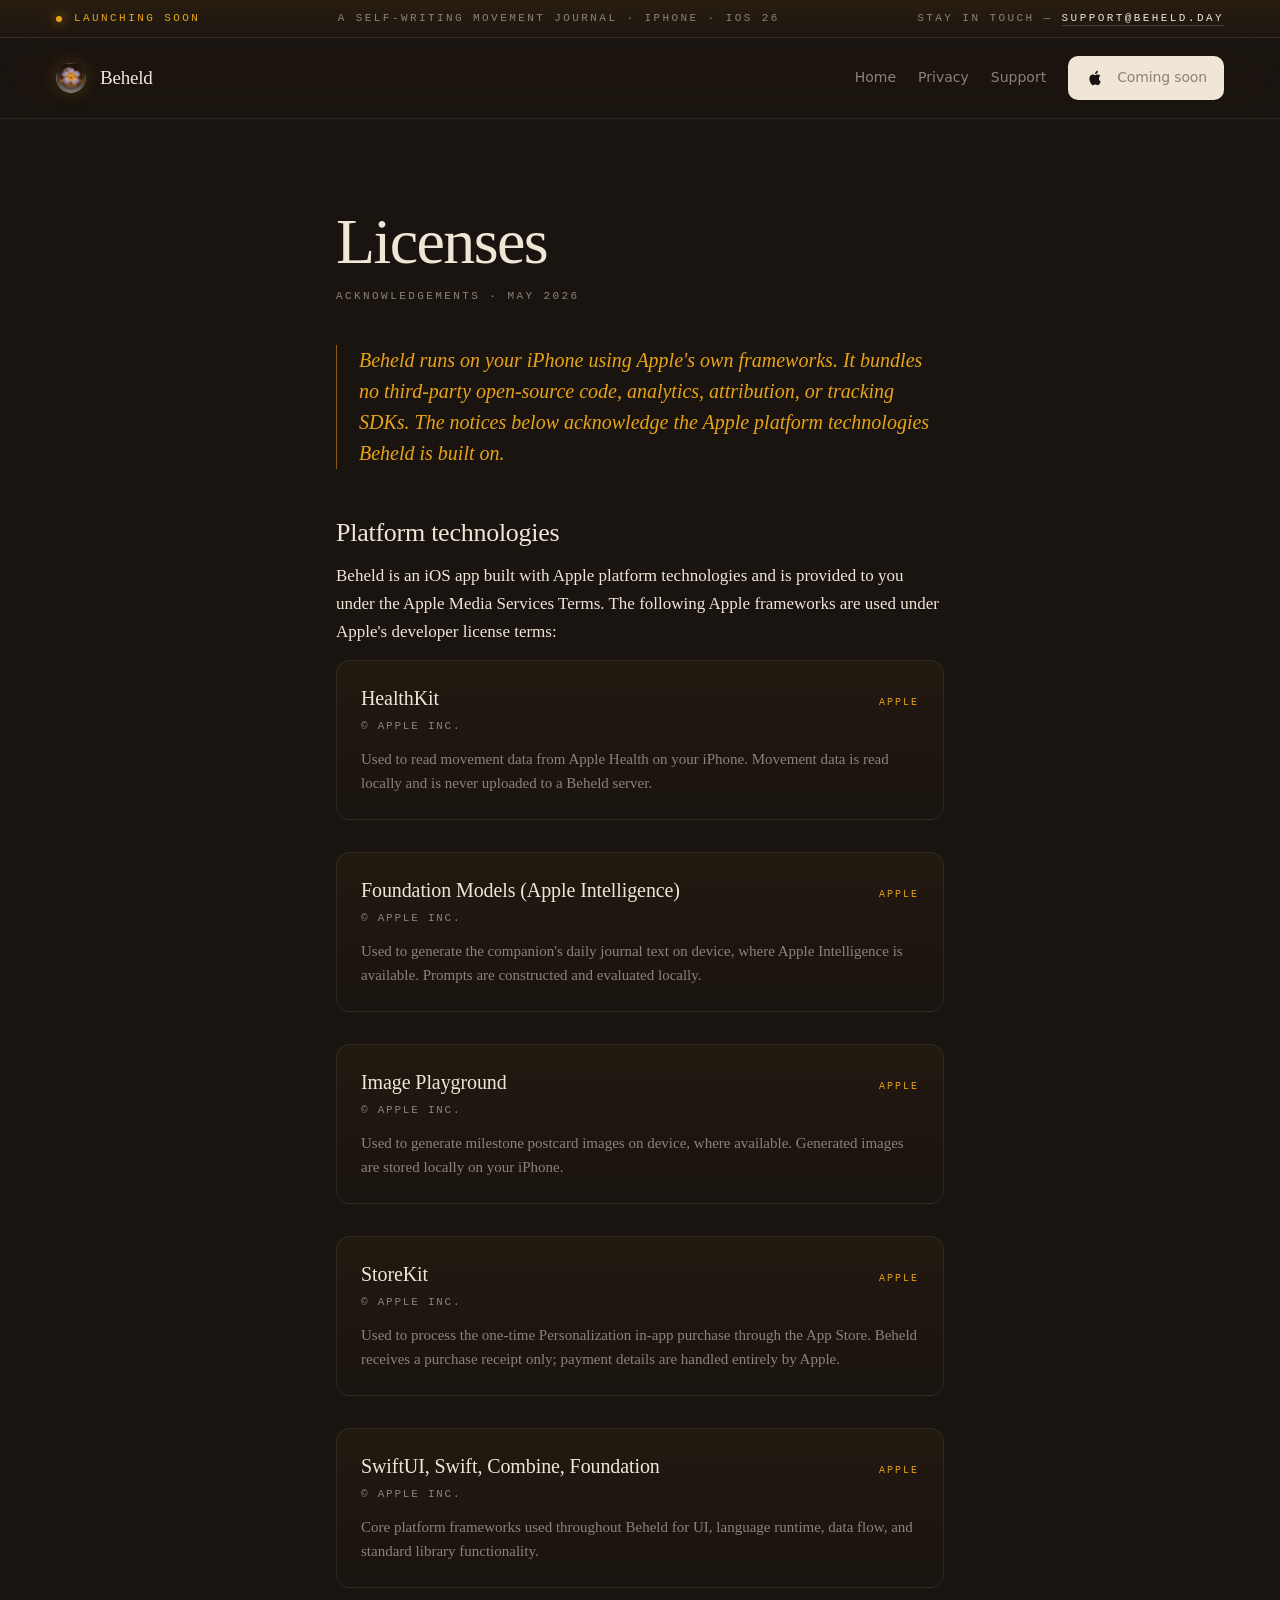
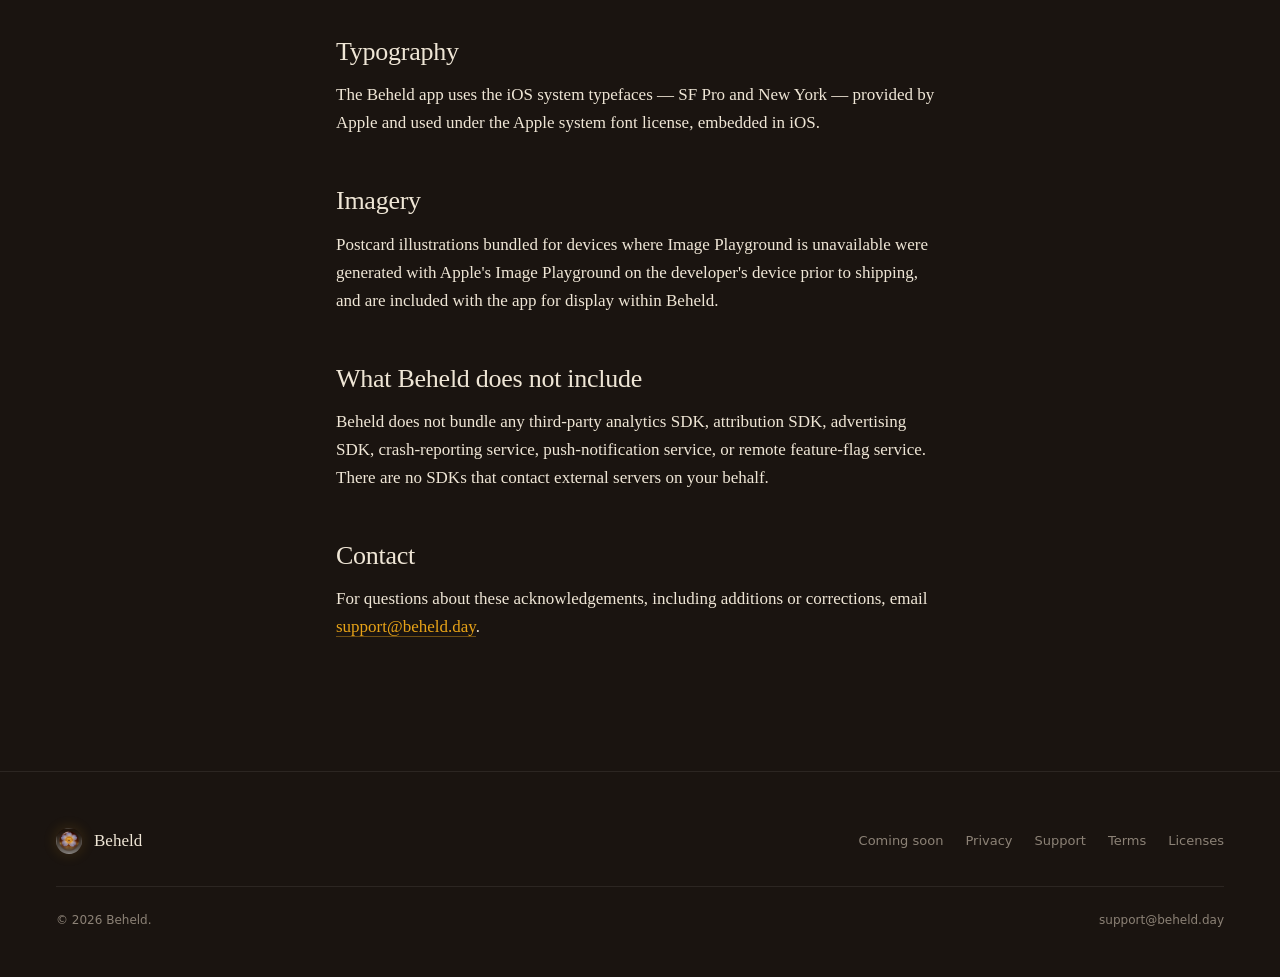
==== public/licenses.html @ f430427d "Fix licenses.html review: remove unbundled OSS, soften claims, a11y, meta - Remove the entire 'Open-" ====
<!DOCTYPE html>
<html lang="en">
<head>
<meta charset="UTF-8">
<meta name="viewport" content="width=device-width, initial-scale=1.0">
<title>Licenses — Beheld</title>
<meta name="description" content="Acknowledgements for the Apple platform technologies behind Beheld. No third-party analytics, attribution, or tracking SDKs are bundled.">
<link rel="canonical" href="https://beheld.day/licenses">

<!-- Open Graph / social -->
<meta property="og:type" content="website">
<meta property="og:site_name" content="Beheld">
<meta property="og:url" content="https://beheld.day/licenses">
<meta property="og:title" content="Licenses — Beheld">
<meta property="og:description" content="Acknowledgements for the Apple platform technologies behind Beheld. No third-party analytics, attribution, or tracking SDKs are bundled.">
<meta property="og:image" content="https://beheld.day/assets/seal.png">
<meta property="og:image:alt" content="The Beheld amber stone seal.">
<meta name="twitter:card" content="summary_large_image">
<meta name="twitter:title" content="Licenses — Beheld">
<meta name="twitter:description" content="Acknowledgements for the Apple platform technologies behind Beheld. No third-party analytics, attribution, or tracking SDKs are bundled.">
<meta name="twitter:image" content="https://beheld.day/assets/seal.png">

<link rel="stylesheet" href="base.css">
<style>
  .doc {
    max-width: 720px;
    margin: 0 auto;
    padding: clamp(48px, 7vw, 96px) var(--gutter) clamp(72px, 9vw, 120px);
  }
  .doc h1 {
    font-family: var(--serif); font-weight: 400;
    font-size: clamp(40px, 5.5vw, 64px);
    line-height: 1.05; letter-spacing: -0.025em;
    margin: 0 0 12px;
  }
  .doc .updated {
    font-family: var(--mono); font-size: 11px; letter-spacing: 0.22em; text-transform: uppercase;
    color: var(--ivory-dim); margin-bottom: 40px;
  }
  .doc .summary {
    font-family: var(--serif); font-style: italic;
    font-size: 20px; line-height: 1.55; color: var(--amber);
    border-left: 1px solid var(--amber-dark);
    padding-left: 22px;
    margin: 0 0 48px;
  }
  .doc h2 {
    font-family: var(--serif); font-weight: 400;
    font-size: 26px; line-height: 1.2; letter-spacing: -0.01em;
    margin: 48px 0 14px;
  }
  .doc p {
    font-family: var(--serif); font-size: 17px; line-height: 1.65;
    color: var(--ivory); margin: 0 0 14px;
  }
  .doc a { color: var(--amber); border-bottom: 1px solid rgba(232,163,23,0.4); }
  .doc strong { color: var(--ivory); font-weight: 500; }

  .lic {
    margin: 0 0 32px;
    padding: 22px 24px 24px;
    border: 1px solid var(--hairline);
    border-radius: 14px;
    background: linear-gradient(180deg, rgba(232,163,23,0.04), rgba(232,163,23,0));
  }
  .lic + .lic { margin-top: 18px; }
  .lic .head { display: flex; justify-content: space-between; align-items: baseline; gap: 16px; flex-wrap: wrap; margin-bottom: 4px; }
  .lic .name { font-family: var(--serif); font-size: 20px; color: var(--ivory); letter-spacing: -0.005em; }
  .lic .tag { font-family: var(--mono); font-size: 10px; letter-spacing: 0.2em; text-transform: uppercase; color: var(--amber); }
  .lic .by { font-family: var(--mono); font-size: 11px; letter-spacing: 0.16em; text-transform: uppercase; color: var(--ivory-dim); margin: 4px 0 12px; }
  .lic .note { font-family: var(--serif); font-size: 15px; line-height: 1.6; color: var(--ivory-dim); margin: 0; }
</style>
</head>
<body>

  <!-- ─── Launching soon banner ─── -->
  <div class="launch-banner">
    <div class="lb-left">
      <span class="lb-dot" aria-hidden="true"></span>
      <span>Launching soon</span>
    </div>
    <div class="lb-mid">A self-writing movement journal &middot; iPhone &middot; iOS 26</div>
    <div class="lb-right"><span class="lb-prefix">Stay in touch &mdash; </span><a href="mailto:support@beheld.day">support@beheld.day</a></div>
  </div>

  <header class="site-nav">
    <a href="index.html" class="left" style="text-decoration:none; color: inherit; display: flex; align-items: center; gap: 14px;">
      <div class="icon-stone" aria-hidden="true"></div>
      <div class="name">Beheld</div>
    </a>
    <nav class="right">
      <a href="index.html" class="nav-link">Home</a>
      <a href="privacy.html" class="nav-link">Privacy</a>
      <a href="support.html" class="nav-link">Support</a>
      <a href="mailto:support@beheld.day?subject=Beheld%20launch%20news" class="cta-appstore">
        <span class="glyph"><svg viewBox="0 0 24 24"><path d="M17.2 12.6c0-2.3 1.9-3.4 2-3.5-1.1-1.6-2.8-1.8-3.4-1.8-1.4-.1-2.8.9-3.5.9-.7 0-1.9-.8-3.1-.8-1.6 0-3.1.9-3.9 2.4-1.7 2.9-.4 7.1 1.2 9.4.8 1.1 1.7 2.4 2.9 2.4 1.2-.1 1.6-.8 3-.8s1.8.8 3.1.8c1.3 0 2.1-1.1 2.9-2.3.9-1.3 1.3-2.6 1.3-2.7-.1 0-2.5-.9-2.5-3.7zM15 5.4c.6-.8 1-1.9.9-3-.9 0-2.1.6-2.8 1.4-.6.7-1.1 1.8-1 2.9 1 .1 2.1-.5 2.9-1.3z"/></svg></span>
        <span>Coming soon</span>
      </a>
    </nav>
  </header>

  <main class="doc">
    <h1>Licenses</h1>
    <div class="updated">Acknowledgements · May 2026</div>

    <p class="summary">Beheld runs on your iPhone using Apple's own frameworks. It bundles no third-party open-source code, analytics, attribution, or tracking SDKs. The notices below acknowledge the Apple platform technologies Beheld is built on.</p>

    <h2>Platform technologies</h2>
    <p>Beheld is an iOS app built with Apple platform technologies and is provided to you under the Apple Media Services Terms. The following Apple frameworks are used under Apple's developer license terms:</p>

    <div class="lic">
      <div class="head">
        <div class="name">HealthKit</div>
        <div class="tag">Apple</div>
      </div>
      <div class="by">© Apple Inc.</div>
      <p class="note">Used to read movement data from Apple Health on your iPhone. Movement data is read locally and is never uploaded to a Beheld server.</p>
    </div>

    <div class="lic">
      <div class="head">
        <div class="name">Foundation Models (Apple Intelligence)</div>
        <div class="tag">Apple</div>
      </div>
      <div class="by">© Apple Inc.</div>
      <p class="note">Used to generate the companion's daily journal text on device, where Apple Intelligence is available. Prompts are constructed and evaluated locally.</p>
    </div>

    <div class="lic">
      <div class="head">
        <div class="name">Image Playground</div>
        <div class="tag">Apple</div>
      </div>
      <div class="by">© Apple Inc.</div>
      <p class="note">Used to generate milestone postcard images on device, where available. Generated images are stored locally on your iPhone.</p>
    </div>

    <div class="lic">
      <div class="head">
        <div class="name">StoreKit</div>
        <div class="tag">Apple</div>
      </div>
      <div class="by">© Apple Inc.</div>
      <p class="note">Used to process the one-time Personalization in-app purchase through the App Store. Beheld receives a purchase receipt only; payment details are handled entirely by Apple.</p>
    </div>

    <div class="lic">
      <div class="head">
        <div class="name">SwiftUI, Swift, Combine, Foundation</div>
        <div class="tag">Apple</div>
      </div>
      <div class="by">© Apple Inc.</div>
      <p class="note">Core platform frameworks used throughout Beheld for UI, language runtime, data flow, and standard library functionality.</p>
    </div>

    <h2>Typography</h2>
    <p>The Beheld app uses the iOS system typefaces — <strong>SF Pro</strong> and <strong>New York</strong> — provided by Apple and used under the Apple system font license, embedded in iOS.</p>

    <h2>Imagery</h2>
    <p>Postcard illustrations bundled for devices where Image Playground is unavailable were generated with Apple's Image Playground on the developer's device prior to shipping, and are included with the app for display within Beheld.</p>

    <h2>What Beheld does not include</h2>
    <p>Beheld does not bundle any third-party analytics SDK, attribution SDK, advertising SDK, crash-reporting service, push-notification service, or remote feature-flag service. There are no SDKs that contact external servers on your behalf.</p>

    <h2>Contact</h2>
    <p>For questions about these acknowledgements, including additions or corrections, email <a href="mailto:support@beheld.day">support@beheld.day</a>.</p>
  </main>

  <footer class="site-foot">
    <div class="brand"><div class="icon-stone"></div><span>Beheld</span></div>
    <nav>
      <a href="mailto:support@beheld.day?subject=Beheld%20launch%20news">Coming soon</a>
      <a href="privacy.html">Privacy</a>
      <a href="support.html">Support</a>
      <a href="terms.html">Terms</a>
      <a href="licenses.html">Licenses</a>
    </nav>
    <div class="meta">
      <span>© 2026 Beheld.</span>
      <span><a href="mailto:support@beheld.day">support@beheld.day</a></span>
    </div>
  </footer>
</body>
</html>
---- public/base.css ----
/* Beheld — shared design system tokens */

:root {
  /* Color */
  --warm-black: #1A1410;
  --warm-black-2: #221A14;
  --warm-black-3: #2A1F17;
  --deep-black: #0D0D0D;
  --hairline: rgba(255, 248, 232, 0.08);
  --hairline-strong: rgba(255, 248, 232, 0.16);

  --ivory: #EFE6D6;
  --ivory-dim: #8C8276;
  --ivory-fade: #756B5C; /* ~3.5:1 on --warm-black — meets WCAG AA for large text */
  --spark-white: #FFF8E8;

  --amber: #E8A317;
  --amber-dark: #8B5A0B;
  --amber-glow: rgba(232, 163, 23, 0.18);
  --gold: #FFE066;

  /* Type */
  --serif: "New York", "Charter", "Iowan Old Style", "Hoefler Text", Georgia, "Times New Roman", serif;
  --sans: -apple-system, BlinkMacSystemFont, "SF Pro Text", system-ui, "Helvetica Neue", Arial, sans-serif;
  --mono: ui-monospace, "SF Mono", "JetBrains Mono", Menlo, Consolas, monospace;

  /* Spacing scale */
  --gutter: clamp(20px, 5vw, 56px);
  --section: clamp(72px, 11vw, 144px);
}

* { box-sizing: border-box; }

html, body {
  margin: 0;
  padding: 0;
  background: var(--warm-black);
  color: var(--ivory);
  font-family: var(--serif);
  font-size: 18px;
  line-height: 1.55;
  -webkit-font-smoothing: antialiased;
  -moz-osx-font-smoothing: grayscale;
  text-rendering: optimizeLegibility;
}

img { display: block; max-width: 100%; }

a { color: inherit; text-decoration: none; }
a:visited { color: inherit; }

::selection { background: var(--amber); color: var(--warm-black); }

/* ────── Type ────── */
.eyebrow {
  font-family: var(--sans);
  font-size: 12px;
  letter-spacing: 0.18em;
  text-transform: uppercase;
  color: var(--ivory-dim);
  font-weight: 500;
}

.tagline {
  font-family: var(--serif);
  font-style: italic;
  color: var(--amber);
}

.fine {
  font-family: var(--sans);
  font-size: 13px;
  line-height: 1.5;
  color: var(--ivory-dim);
}

/* ────── App Store CTA ────── */
.cta-appstore {
  display: inline-flex;
  align-items: center;
  gap: 12px;
  padding: 14px 22px 14px 18px;
  background: var(--ivory);
  color: var(--warm-black);
  border-radius: 14px;
  font-family: var(--sans);
  font-weight: 500;
  font-size: 16px;
  letter-spacing: -0.01em;
  transition: transform 200ms ease, background 200ms ease;
  border: 1px solid transparent;
}
.cta-appstore:hover { transform: translateY(-1px); background: var(--spark-white); }
.cta-appstore:focus-visible { outline: 2px solid var(--amber); outline-offset: 4px; }
.cta-appstore .glyph {
  width: 26px; height: 26px;
  display: grid; place-items: center;
}
.cta-appstore .glyph svg { width: 22px; height: 22px; fill: var(--warm-black); }
.cta-appstore .stack { display: flex; flex-direction: column; line-height: 1.1; align-items: flex-start; }
.cta-appstore .stack small { font-size: 10px; letter-spacing: 0.18em; text-transform: uppercase; color: #5A4A38; font-weight: 600; }

.cta-ghost {
  display: inline-flex; align-items: center; gap: 8px;
  padding: 12px 18px;
  border-radius: 12px;
  border: 1px solid var(--hairline-strong);
  font-family: var(--sans); font-size: 14px; color: var(--ivory);
  transition: border-color 200ms ease, background 200ms ease;
}
.cta-ghost:hover { border-color: var(--amber); background: rgba(232,163,23,0.06); }

/* ────── Wordmark ────── */
.wordmark {
  font-family: var(--serif);
  font-weight: 400;
  letter-spacing: -0.02em;
  color: var(--ivory);
}

.brand-row {
  display: flex; align-items: center; gap: 12px;
}
.brand-row .icon-stone {
  width: 36px; height: 36px;
  border-radius: 999px;
  background-image: url('assets/seal-256.png');
  background-size: cover;
  background-position: center;
  box-shadow: 0 0 24px rgba(232,163,23,0.25);
}

/* ────── Launching-soon banner ────── */
.launch-banner {
  position: relative;
  z-index: 60;
  display: flex;
  align-items: center;
  justify-content: space-between;
  gap: 24px;
  padding: 10px var(--gutter);
  background: linear-gradient(180deg, rgba(232,163,23,0.07), rgba(232,163,23,0.015));
  border-bottom: 1px solid var(--hairline);
  font-family: var(--mono);
  font-size: 11px;
  letter-spacing: 0.22em;
  text-transform: uppercase;
  color: var(--ivory-dim);
}
.launch-banner .lb-left {
  display: inline-flex; align-items: center; gap: 12px;
  color: var(--amber);
}
.launch-banner .lb-dot {
  width: 6px; height: 6px; border-radius: 999px;
  background: var(--amber);
  box-shadow: 0 0 12px var(--amber);
  animation: lb-pulse 2.4s ease-in-out infinite;
}
@keyframes lb-pulse {
  0%, 100% { opacity: 0.55; transform: scale(1); }
  50%      { opacity: 1;    transform: scale(1.15); }
}
.launch-banner .lb-mid { color: var(--ivory-dim); }
.launch-banner .lb-right { color: var(--ivory-dim); }
.launch-banner .lb-right a {
  color: var(--ivory);
  border-bottom: 1px solid var(--hairline-strong);
  padding-bottom: 1px;
  transition: border-color 200ms ease, color 200ms ease;
}
.launch-banner .lb-right a:hover { border-color: var(--amber); color: var(--spark-white); }
@media (max-width: 880px) { .launch-banner .lb-mid { display: none; } }
@media (max-width: 560px) {
  .launch-banner { font-size: 10px; letter-spacing: 0.18em; gap: 14px; padding: 9px var(--gutter); }
  .launch-banner .lb-right span.lb-prefix { display: none; }
}
@media (prefers-reduced-motion: reduce) {
  .launch-banner .lb-dot { animation: none; }
}

/* ────── Sitewide page chrome ────── */
.site-nav {
  position: sticky; top: 0; z-index: 50;
  display: flex; align-items: center; justify-content: space-between;
  padding: 18px var(--gutter);
  backdrop-filter: blur(20px) saturate(140%);
  -webkit-backdrop-filter: blur(20px) saturate(140%);
  background: rgba(26, 20, 16, 0.7);
  border-bottom: 1px solid var(--hairline);
}
.site-nav .left { display: flex; align-items: center; gap: 14px; }
.site-nav .icon-stone {
  width: 30px; height: 30px;
  border-radius: 999px;
  background-image: url('assets/seal-256.png');
  background-size: cover;
  background-position: center;
  box-shadow: 0 0 18px rgba(232,163,23,0.22);
}
.site-nav .name {
  font-family: var(--serif);
  font-size: 19px;
  letter-spacing: -0.01em;
}
.site-nav .right { display: flex; align-items: center; gap: 22px; }
.site-nav .right a {
  font-family: var(--sans); font-size: 14px; color: var(--ivory-dim);
  transition: color 180ms ease;
}
.site-nav .right a:hover { color: var(--ivory); }
.site-nav .right .cta-appstore { padding: 10px 16px; font-size: 14px; border-radius: 10px; }
.site-nav .right .cta-appstore .glyph { width: 20px; height: 20px; }
.site-nav .right .cta-appstore .glyph svg { width: 18px; height: 18px; }

@media (max-width: 720px) {
  .site-nav .right .nav-link { display: none; }
}

/* ────── Footer ────── */
.site-foot {
  border-top: 1px solid var(--hairline);
  padding: 56px var(--gutter) 48px;
  display: grid;
  grid-template-columns: 1fr auto;
  gap: 32px;
  font-family: var(--sans);
  font-size: 13px;
  color: var(--ivory-dim);
}
.site-foot .brand { display: flex; align-items: center; gap: 12px; color: var(--ivory); font-family: var(--serif); font-size: 17px; }
.site-foot .brand .icon-stone { width: 26px; height: 26px; border-radius: 999px; background-image: url('assets/seal-256.png'); background-size: cover; box-shadow: 0 0 14px rgba(232,163,23,0.18); }
.site-foot nav { display: flex; gap: 22px; align-items: center; }
.site-foot nav a { color: var(--ivory-dim); transition: color 180ms ease; }
.site-foot nav a:hover { color: var(--ivory); }
.site-foot .meta { grid-column: 1 / -1; padding-top: 24px; border-top: 1px solid var(--hairline); display: flex; justify-content: space-between; gap: 16px; flex-wrap: wrap; font-size: 12px; color: var(--ivory-dim); } /* ivory-dim ~4.84:1 — AA for small text */

@media (max-width: 560px) {
  .site-foot { grid-template-columns: 1fr; }
  .site-foot nav { flex-wrap: wrap; }
}

/* ────── Postcard treatment ────── */
.postcard {
  position: relative;
  border-radius: 22px;
  overflow: hidden;
  background: var(--warm-black-3);
  box-shadow: 0 28px 60px -30px rgba(0,0,0,0.7), 0 1px 0 rgba(255,255,255,0.04) inset;
}
.postcard img { width: 100%; height: 100%; object-fit: cover; display: block; }
.postcard .caption {
  position: absolute; left: 18px; bottom: 16px; right: 18px;
  font-family: var(--sans);
  font-weight: 600;
  font-size: 17px;
  color: var(--spark-white);
  text-shadow: 0 1px 12px rgba(0,0,0,0.45);
  pointer-events: none;
}

/* ────── Variation tile (for index) ────── */
.tile-link { transition: transform 240ms cubic-bezier(.2,.7,.2,1); display: block; }
.tile-link:hover { transform: translateY(-4px); }

/* ────── Reduced motion ────── */
@media (prefers-reduced-motion: reduce) {
  *, *::before, *::after { animation-duration: 0s !important; transition-duration: 0s !important; }
}

/* Common reveal on enter */
.reveal { opacity: 0; transform: translateY(12px); transition: opacity 700ms ease, transform 700ms ease; }
.reveal.in { opacity: 1; transform: none; }

/* ────── Share-postcard plate (used in §send across all proposals) ────── */
.share-plate {
  position: relative;
  border-radius: 30px;
  overflow: hidden;
  background: #0a0a0c;
  border: 1px solid var(--hairline-strong);
  box-shadow:
    0 40px 90px -42px rgba(0,0,0,0.9),
    0 0 0 1px var(--hairline) inset,
    0 0 0 8px rgba(0,0,0,0.4);
  aspect-ratio: 1180 / 2556;
  width: 100%;
  max-width: 340px;
  margin: 0 auto;
}
.share-plate .sprite-strip {
  position: absolute; top: 0; left: 0;
  width: 100%;
  height: 1600%;            /* 16 frames stacked vertically */
  max-width: none;
  display: block;
  transform: translateY(0);
  will-change: transform;
}
.share-plate.is-playing .sprite-strip {
  animation: share-sprite 5.4s steps(16) infinite;
}
@keyframes share-sprite {
  from { transform: translateY(0); }
  to   { transform: translateY(-100%); }
}
.share-plate .sv-overlay {
  position: absolute; inset: 0;
  z-index: 2;
  display: none;
  align-items: flex-end;
  justify-content: center;
  background: linear-gradient(to top, rgba(0,0,0,0.55), rgba(0,0,0,0) 38%);
  padding: 0 0 22px;
  cursor: pointer;
  -webkit-tap-highlight-color: transparent;
}
.share-plate .sv-overlay .play-pill {
  display: inline-flex; align-items: center; gap: 10px;
  padding: 11px 18px 11px 14px;
  background: rgba(0,0,0,0.55);
  backdrop-filter: blur(14px) saturate(140%);
  -webkit-backdrop-filter: blur(14px) saturate(140%);
  border: 1px solid rgba(255,255,255,0.16);
  border-radius: 999px;
  color: var(--spark-white);
  font-family: var(--mono);
  font-size: 11px;
  letter-spacing: 0.22em;
  text-transform: uppercase;
}
.share-plate .sv-overlay .play-pill::before {
  content: '';
  width: 0; height: 0;
  border-left: 9px solid var(--amber);
  border-top: 6px solid transparent;
  border-bottom: 6px solid transparent;
}
/* Mobile: tap-to-play (animation suppressed until user taps) */
@media (max-width: 720px) {
  .share-plate { max-width: 280px; border-radius: 26px; }
  .share-plate[data-mobile-tap]:not(.is-playing) .sprite-strip { animation: none !important; }
  .share-plate[data-mobile-tap]:not(.is-playing) .sv-overlay { display: flex; }
}
@media (prefers-reduced-motion: reduce) {
  .share-plate.is-playing .sprite-strip { animation: none; }
}

/* Small caption that often sits beneath the plate */
.share-cap {
  display: block;
  margin: 14px auto 0;
  text-align: center;
  font-family: var(--mono);
  font-size: 10px;
  letter-spacing: 0.22em;
  text-transform: uppercase;
  color: var(--ivory-fade);
}

/* App Store SVG glyph helper — we use inline SVG, not imageset */
.appstore-svg {
  display: inline-block;
}
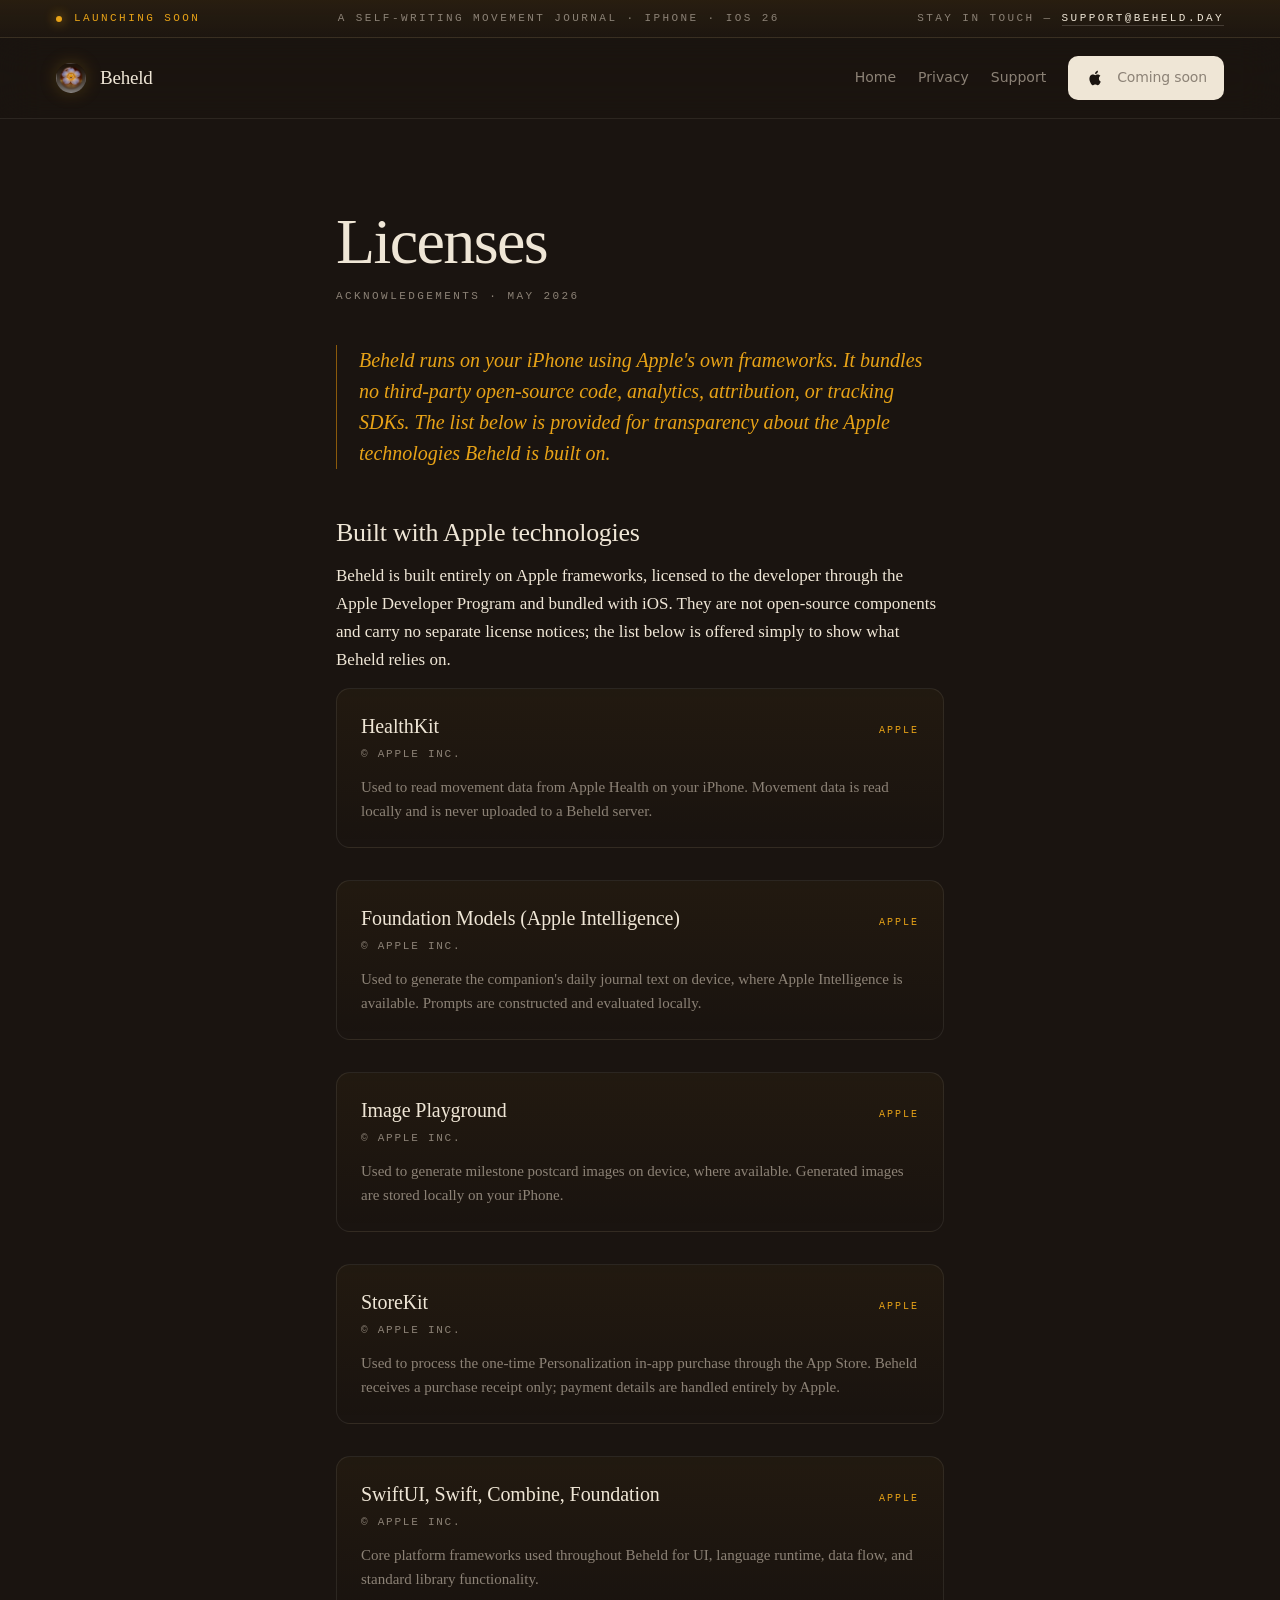
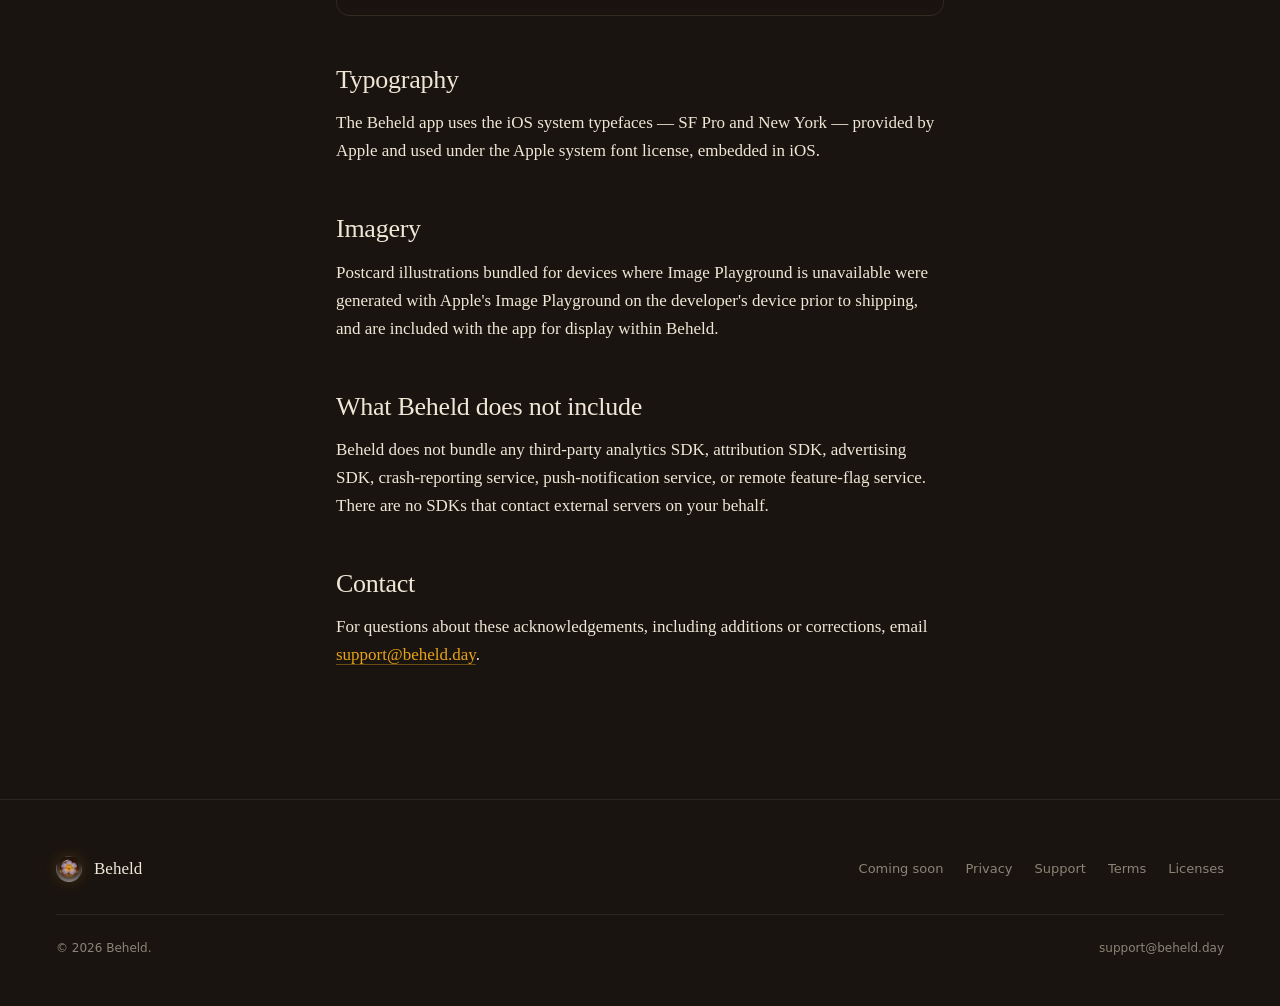
==== commit d43ec237: "Reframe licenses.html Apple section as informational, not license notices Apple frameworks are licen" ====
--- a/public/licenses.html
+++ b/public/licenses.html
@@ -103,10 +103,10 @@
     <h1>Licenses</h1>
     <div class="updated">Acknowledgements · May 2026</div>
 
-    <p class="summary">Beheld runs on your iPhone using Apple's own frameworks. It bundles no third-party open-source code, analytics, attribution, or tracking SDKs. The notices below acknowledge the Apple platform technologies Beheld is built on.</p>
+    <p class="summary">Beheld runs on your iPhone using Apple's own frameworks. It bundles no third-party open-source code, analytics, attribution, or tracking SDKs. The list below is provided for transparency about the Apple technologies Beheld is built on.</p>
 
-    <h2>Platform technologies</h2>
-    <p>Beheld is an iOS app built with Apple platform technologies and is provided to you under the Apple Media Services Terms. The following Apple frameworks are used under Apple's developer license terms:</p>
+    <h2>Built with Apple technologies</h2>
+    <p>Beheld is built entirely on Apple frameworks, licensed to the developer through the Apple Developer Program and bundled with iOS. They are not open-source components and carry no separate license notices; the list below is offered simply to show what Beheld relies on.</p>
 
     <div class="lic">
       <div class="head">
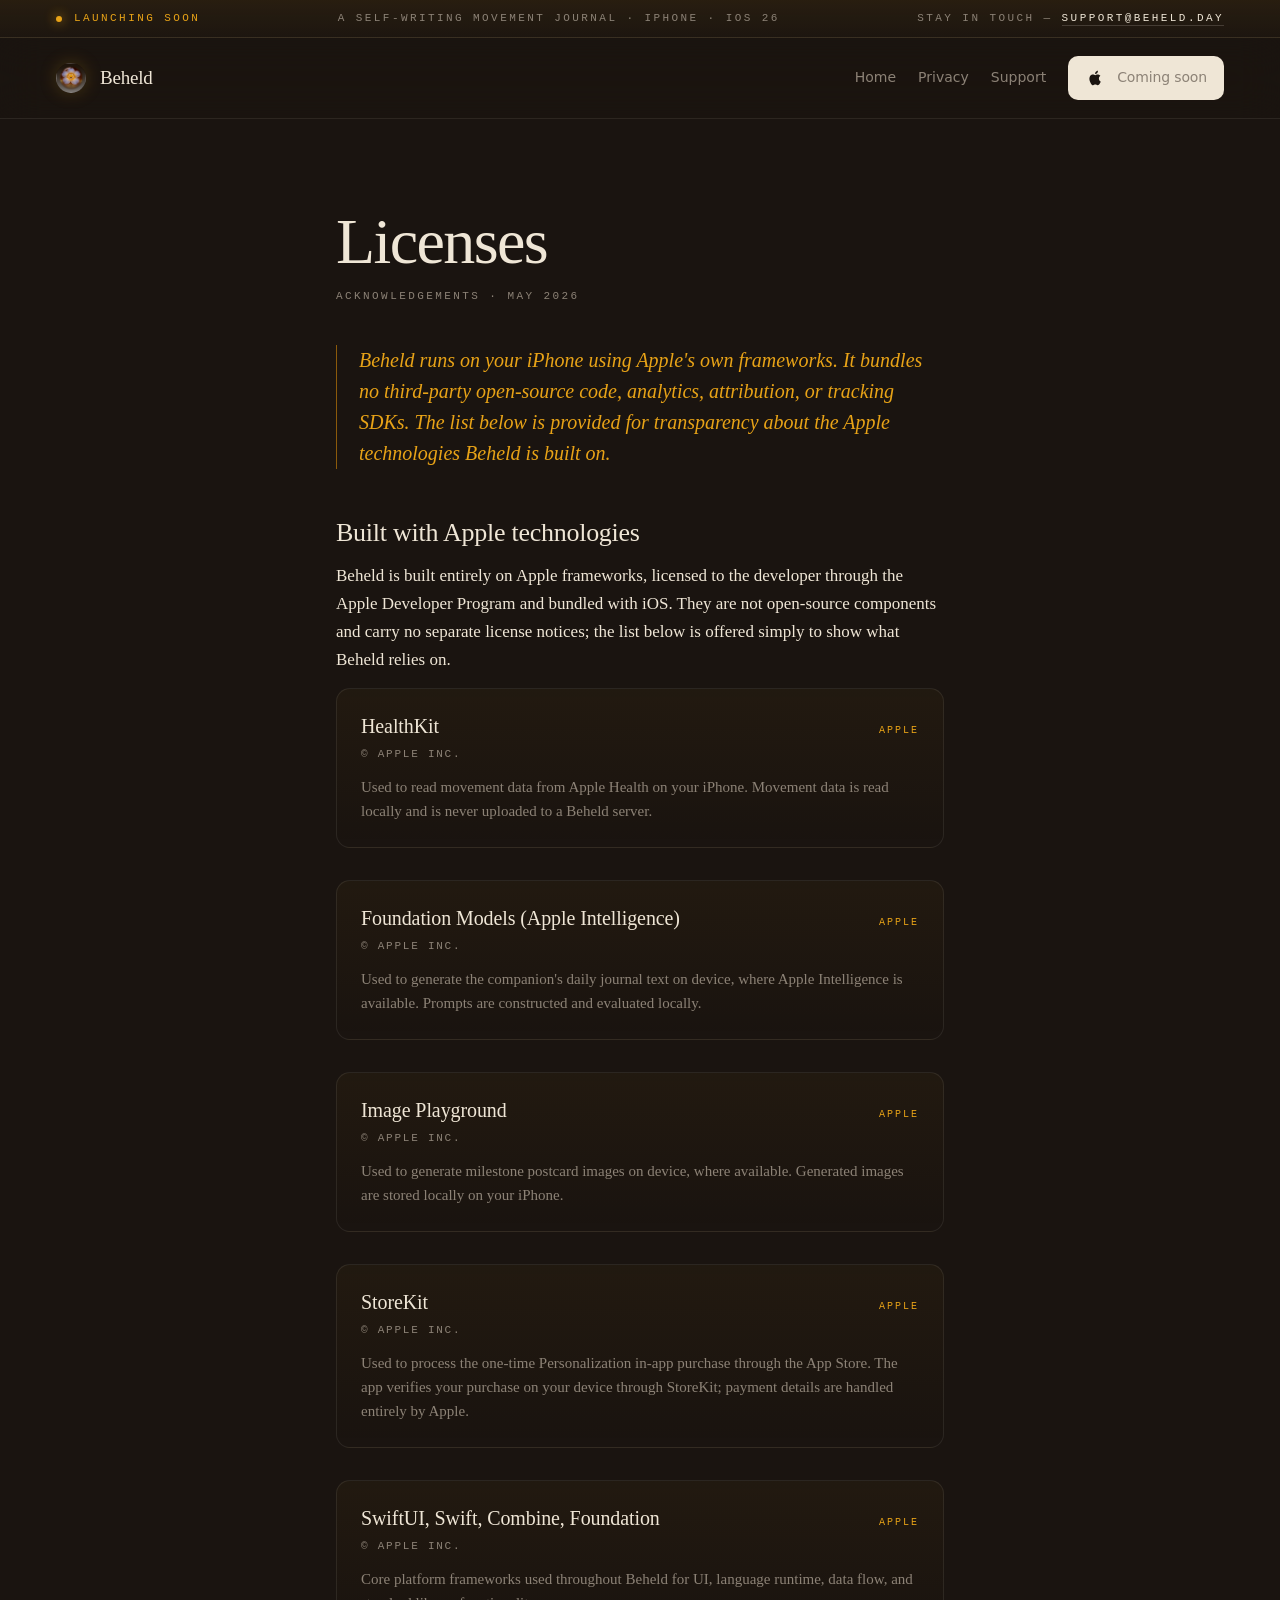
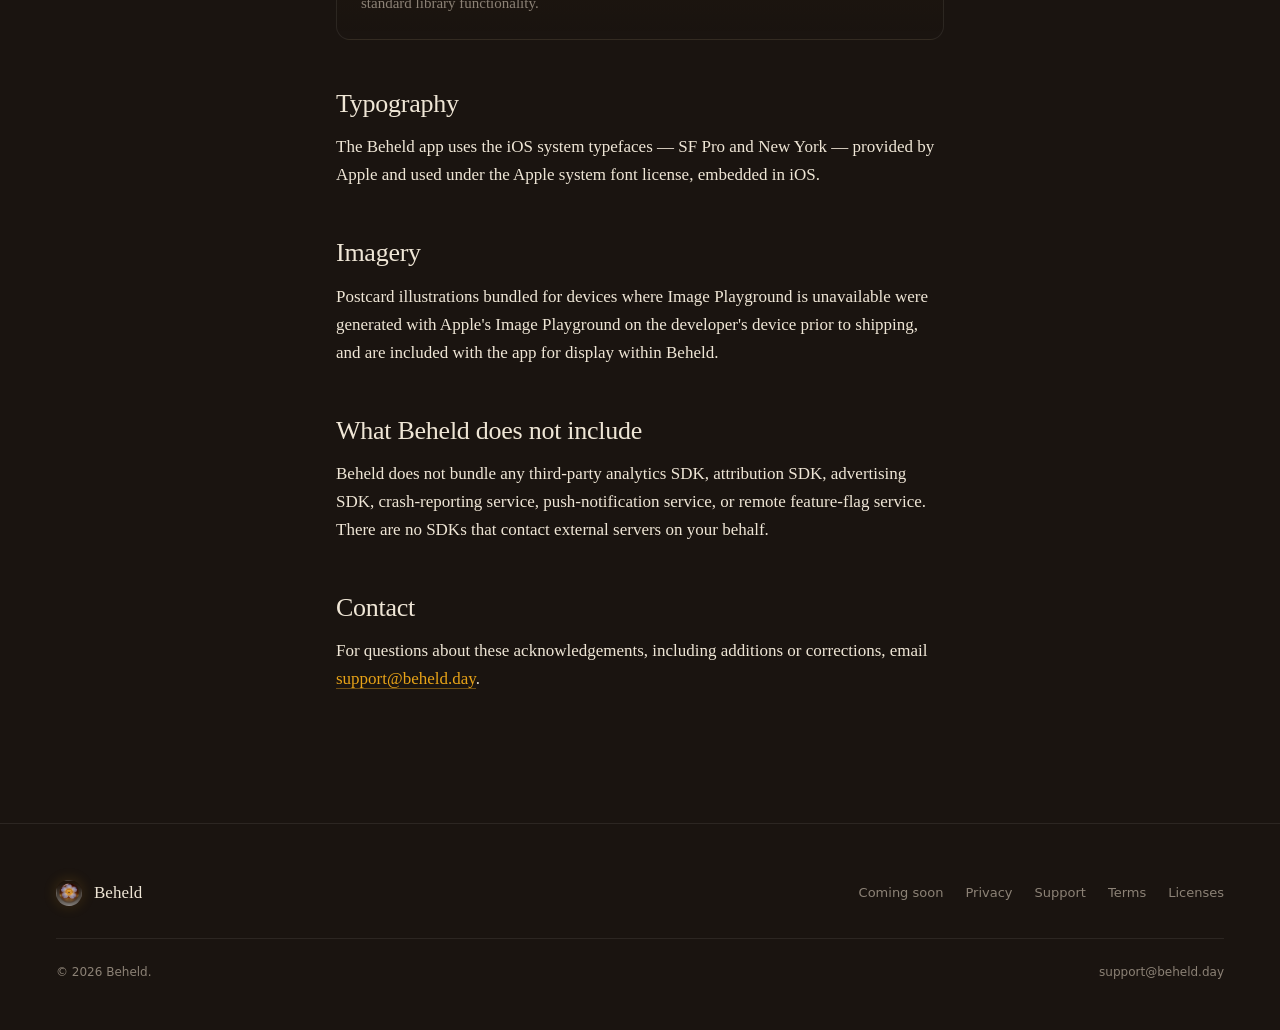
==== commit 63c2dc3d: "Privacy data-rights + site/email section; consistency and a11y fixes - privacy: add 'Your choices an" ====
--- a/public/licenses.html
+++ b/public/licenses.html
@@ -3,6 +3,12 @@
 <head>
 <meta charset="UTF-8">
 <meta name="viewport" content="width=device-width, initial-scale=1.0">
+<link rel="icon" href="/favicon.ico" sizes="any">
+<link rel="icon" type="image/png" sizes="32x32" href="/assets/favicon-32.png">
+<link rel="icon" type="image/png" sizes="16x16" href="/assets/favicon-16.png">
+<link rel="apple-touch-icon" href="/apple-touch-icon.png">
+<link rel="manifest" href="/site.webmanifest">
+<meta name="theme-color" content="#1A1410">
 <title>Licenses — Beheld</title>
 <meta name="description" content="Acknowledgements for the Apple platform technologies behind Beheld. No third-party analytics, attribution, or tracking SDKs are bundled.">
 <link rel="canonical" href="https://beheld.day/licenses">
@@ -92,7 +98,7 @@
       <a href="index.html" class="nav-link">Home</a>
       <a href="privacy.html" class="nav-link">Privacy</a>
       <a href="support.html" class="nav-link">Support</a>
-      <a href="mailto:support@beheld.day?subject=Beheld%20launch%20news" class="cta-appstore">
+      <a href="mailto:support@beheld.day?subject=Beheld%20launch%20news" class="cta-appstore" title="Email us for launch news" aria-label="Coming soon — email us for launch news">
         <span class="glyph"><svg viewBox="0 0 24 24"><path d="M17.2 12.6c0-2.3 1.9-3.4 2-3.5-1.1-1.6-2.8-1.8-3.4-1.8-1.4-.1-2.8.9-3.5.9-.7 0-1.9-.8-3.1-.8-1.6 0-3.1.9-3.9 2.4-1.7 2.9-.4 7.1 1.2 9.4.8 1.1 1.7 2.4 2.9 2.4 1.2-.1 1.6-.8 3-.8s1.8.8 3.1.8c1.3 0 2.1-1.1 2.9-2.3.9-1.3 1.3-2.6 1.3-2.7-.1 0-2.5-.9-2.5-3.7zM15 5.4c.6-.8 1-1.9.9-3-.9 0-2.1.6-2.8 1.4-.6.7-1.1 1.8-1 2.9 1 .1 2.1-.5 2.9-1.3z"/></svg></span>
         <span>Coming soon</span>
       </a>
@@ -141,7 +147,7 @@
         <div class="tag">Apple</div>
       </div>
       <div class="by">© Apple Inc.</div>
-      <p class="note">Used to process the one-time Personalization in-app purchase through the App Store. Beheld receives a purchase receipt only; payment details are handled entirely by Apple.</p>
+      <p class="note">Used to process the one-time Personalization in-app purchase through the App Store. The app verifies your purchase on your device through StoreKit; payment details are handled entirely by Apple.</p>
     </div>
 
     <div class="lic">
@@ -169,7 +175,7 @@
   <footer class="site-foot">
     <div class="brand"><div class="icon-stone"></div><span>Beheld</span></div>
     <nav>
-      <a href="mailto:support@beheld.day?subject=Beheld%20launch%20news">Coming soon</a>
+      <a href="mailto:support@beheld.day?subject=Beheld%20launch%20news" title="Email us for launch news" aria-label="Coming soon — email us for launch news">Coming soon</a>
       <a href="privacy.html">Privacy</a>
       <a href="support.html">Support</a>
       <a href="terms.html">Terms</a>
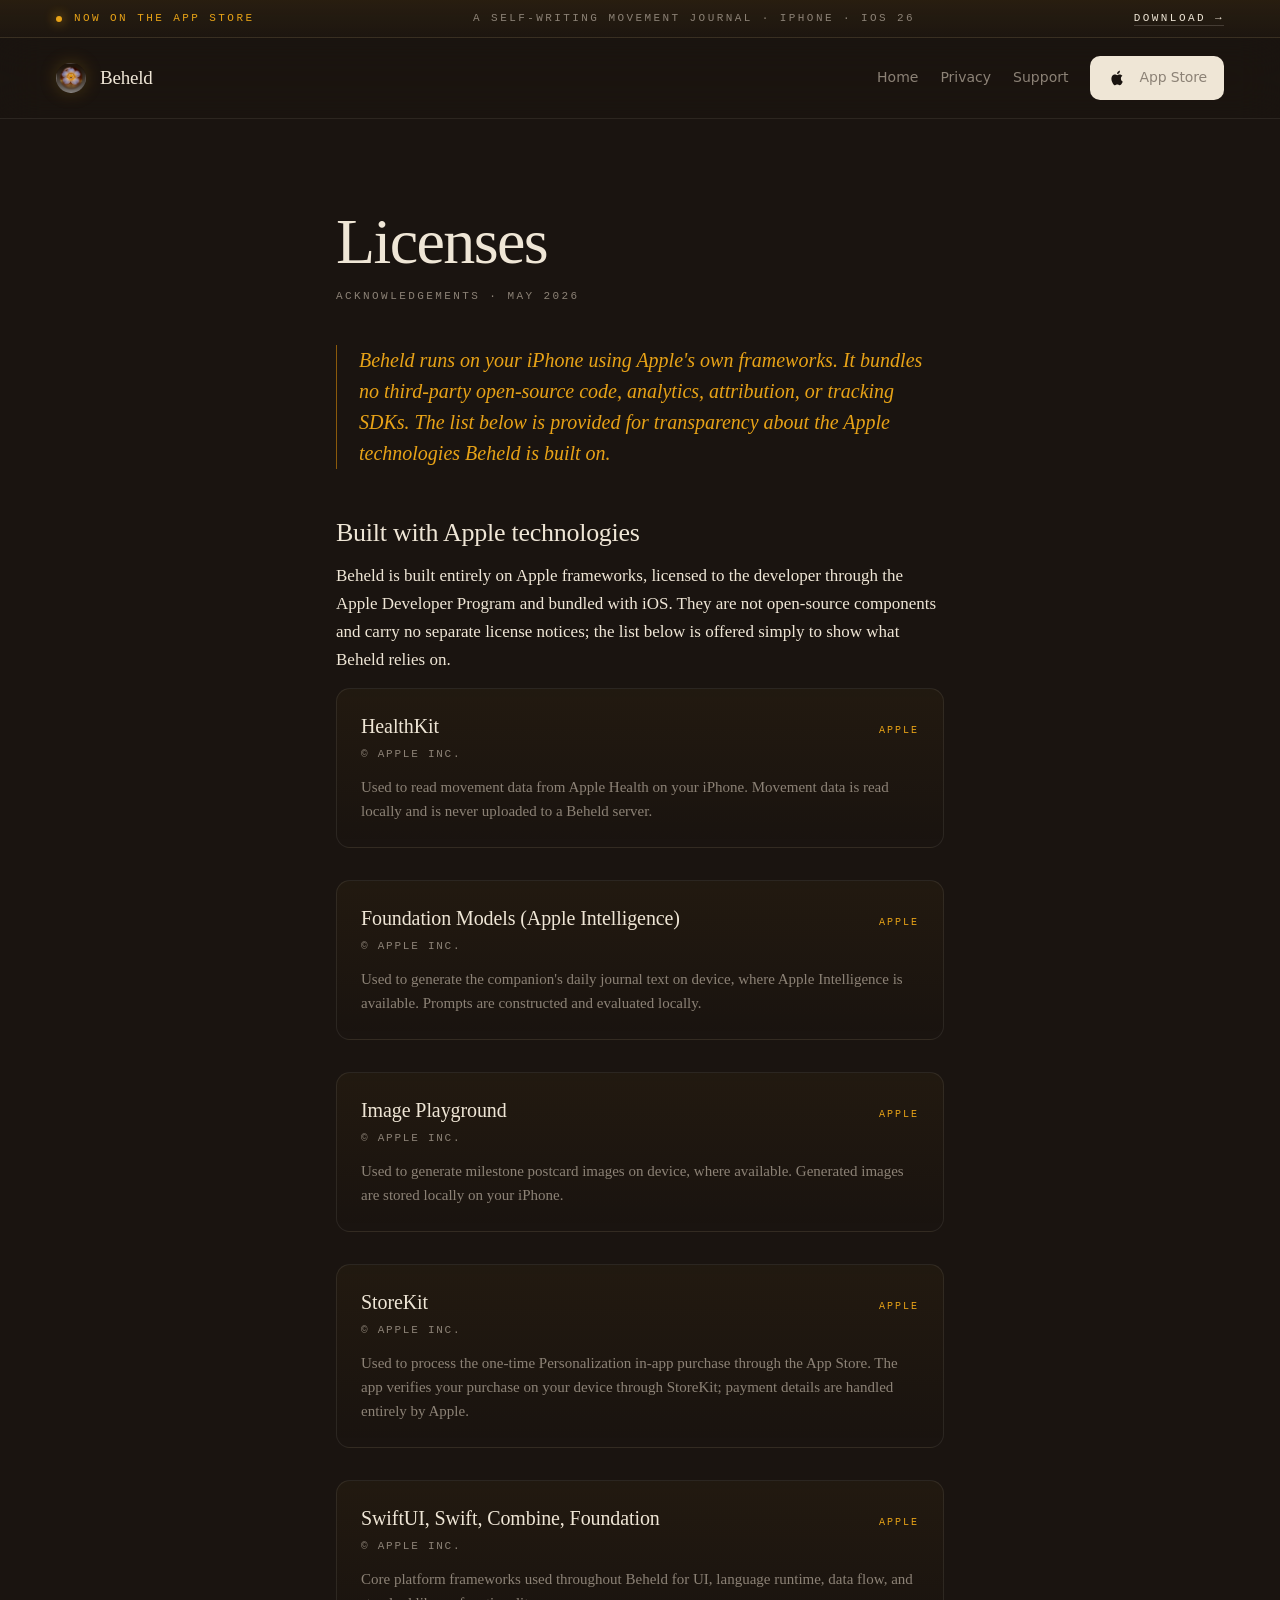
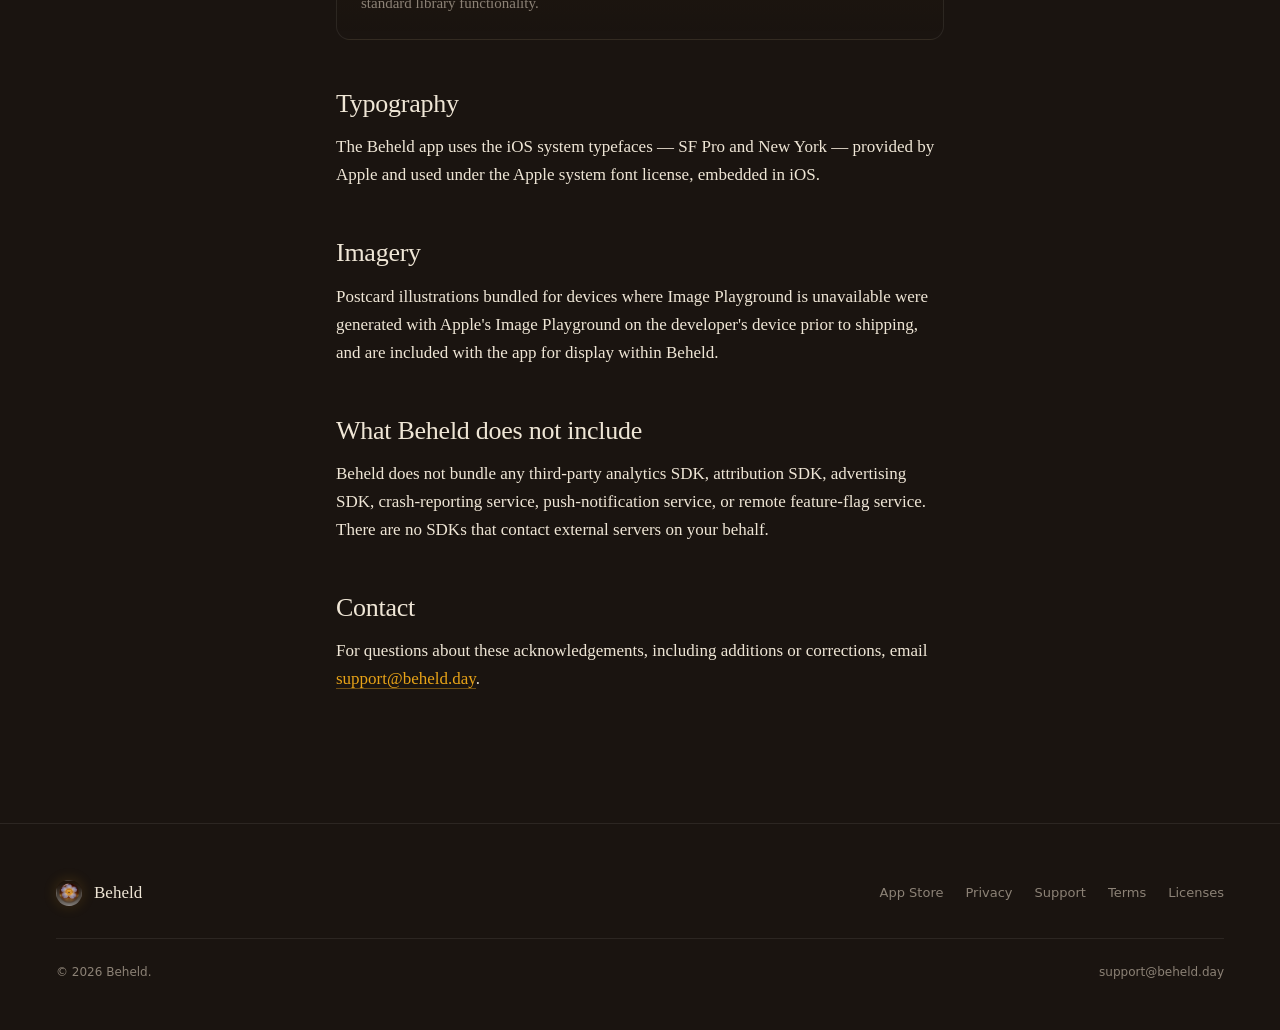
==== commit 35c3dcd9: "Launch: point site at the live App Store listing - Replace pre-launch "Coming soon" CTAs and launch-" ====
--- a/public/licenses.html
+++ b/public/licenses.html
@@ -79,14 +79,14 @@
 </head>
 <body>
 
-  <!-- ─── Launching soon banner ─── -->
+  <!-- ─── Now on the App Store banner ─── -->
   <div class="launch-banner">
     <div class="lb-left">
       <span class="lb-dot" aria-hidden="true"></span>
-      <span>Launching soon</span>
+      <span>Now on the App Store</span>
     </div>
     <div class="lb-mid">A self-writing movement journal &middot; iPhone &middot; iOS 26</div>
-    <div class="lb-right"><span class="lb-prefix">Stay in touch &mdash; </span><a href="mailto:support@beheld.day">support@beheld.day</a></div>
+    <div class="lb-right"><a href="https://apps.apple.com/app/id6760872350">Download &rarr;</a></div>
   </div>
 
   <header class="site-nav">
@@ -98,9 +98,9 @@
       <a href="index.html" class="nav-link">Home</a>
       <a href="privacy.html" class="nav-link">Privacy</a>
       <a href="support.html" class="nav-link">Support</a>
-      <a href="mailto:support@beheld.day?subject=Beheld%20launch%20news" class="cta-appstore" title="Email us for launch news" aria-label="Coming soon — email us for launch news">
+      <a href="https://apps.apple.com/app/id6760872350" class="cta-appstore">
         <span class="glyph"><svg viewBox="0 0 24 24"><path d="M17.2 12.6c0-2.3 1.9-3.4 2-3.5-1.1-1.6-2.8-1.8-3.4-1.8-1.4-.1-2.8.9-3.5.9-.7 0-1.9-.8-3.1-.8-1.6 0-3.1.9-3.9 2.4-1.7 2.9-.4 7.1 1.2 9.4.8 1.1 1.7 2.4 2.9 2.4 1.2-.1 1.6-.8 3-.8s1.8.8 3.1.8c1.3 0 2.1-1.1 2.9-2.3.9-1.3 1.3-2.6 1.3-2.7-.1 0-2.5-.9-2.5-3.7zM15 5.4c.6-.8 1-1.9.9-3-.9 0-2.1.6-2.8 1.4-.6.7-1.1 1.8-1 2.9 1 .1 2.1-.5 2.9-1.3z"/></svg></span>
-        <span>Coming soon</span>
+        <span>App Store</span>
       </a>
     </nav>
   </header>
@@ -175,7 +175,7 @@
   <footer class="site-foot">
     <div class="brand"><div class="icon-stone"></div><span>Beheld</span></div>
     <nav>
-      <a href="mailto:support@beheld.day?subject=Beheld%20launch%20news" title="Email us for launch news" aria-label="Coming soon — email us for launch news">Coming soon</a>
+      <a href="https://apps.apple.com/app/id6760872350">App Store</a>
       <a href="privacy.html">Privacy</a>
       <a href="support.html">Support</a>
       <a href="terms.html">Terms</a>
--- a/public/base.css
+++ b/public/base.css
@@ -99,6 +99,7 @@
 .cta-appstore .glyph svg { width: 22px; height: 22px; fill: var(--warm-black); }
 .cta-appstore .stack { display: flex; flex-direction: column; line-height: 1.1; align-items: flex-start; }
 .cta-appstore .stack small { font-size: 10px; letter-spacing: 0.18em; text-transform: uppercase; color: #5A4A38; font-weight: 600; }
+.cta-appstore .stack > span { display: block; font-size: 20px; font-weight: 600; line-height: 1.05; letter-spacing: -0.02em; color: var(--warm-black); }
 
 .cta-ghost {
   display: inline-flex; align-items: center; gap: 8px;
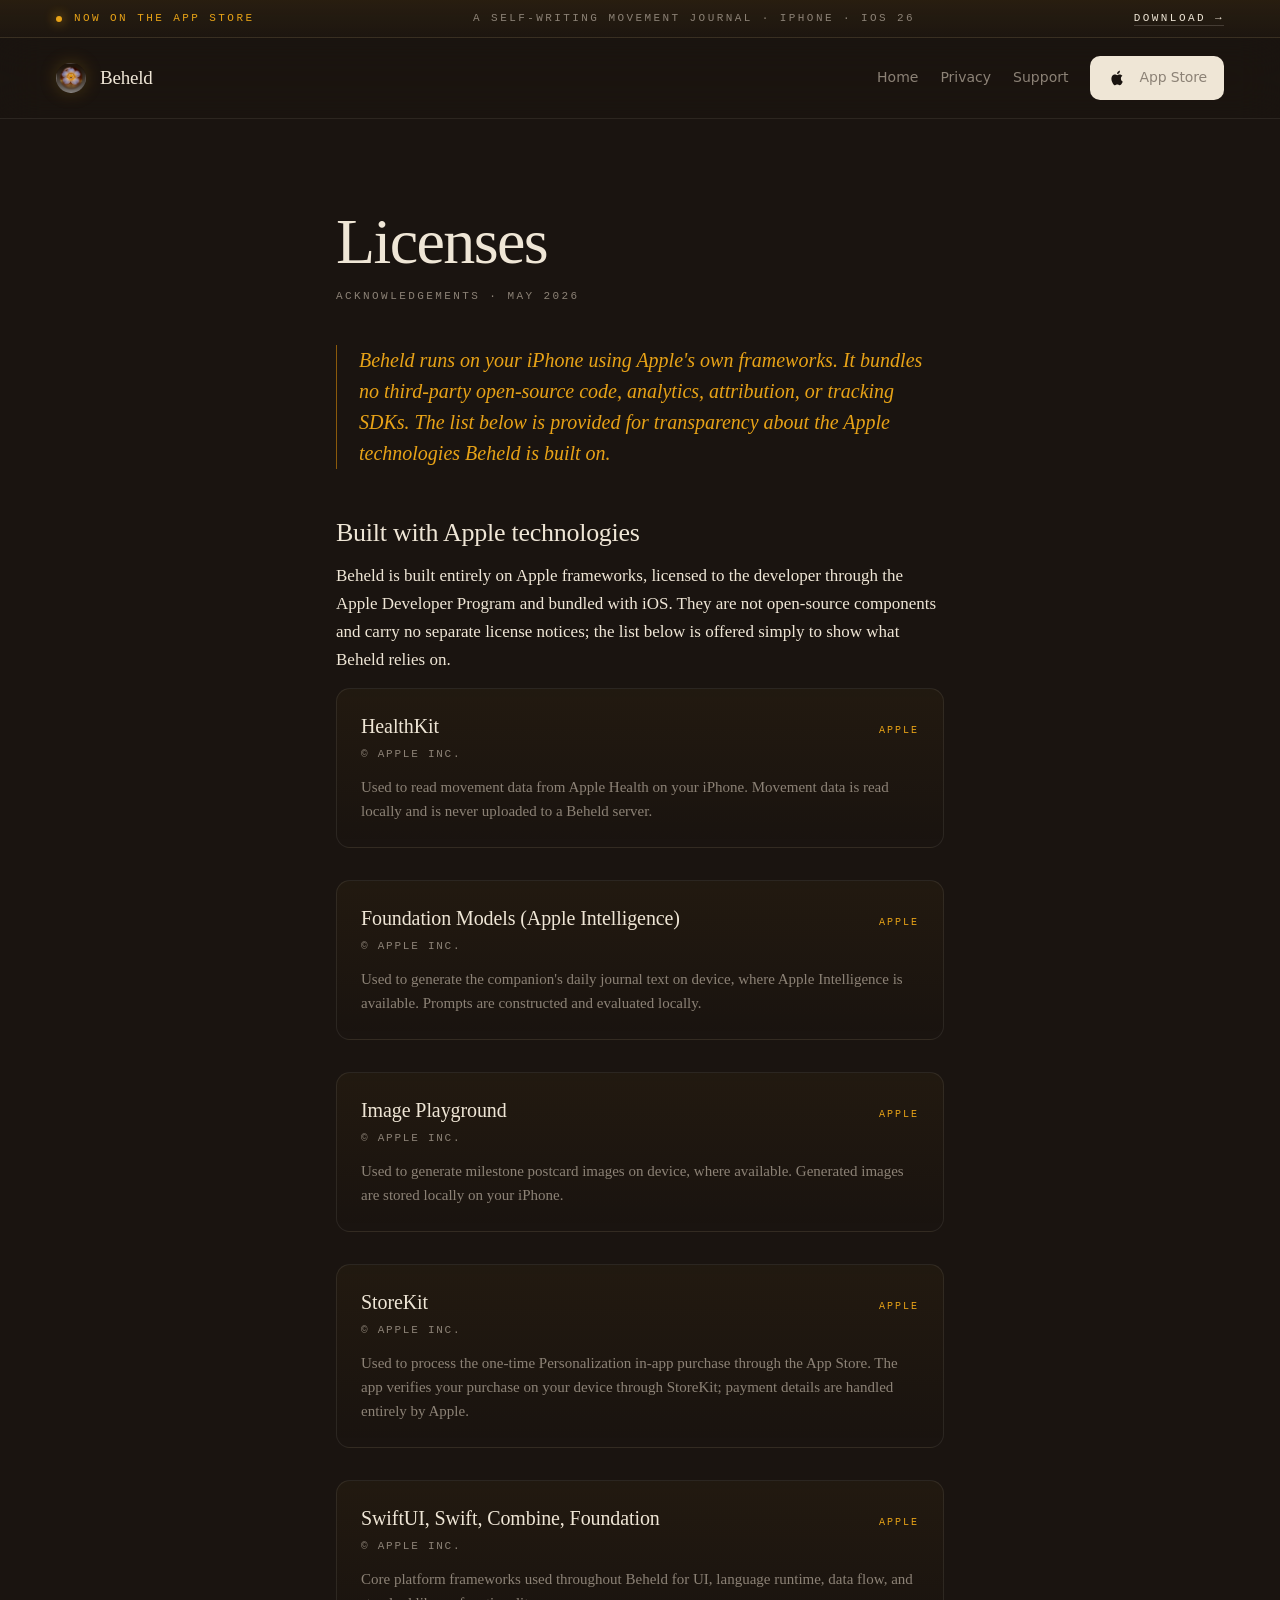
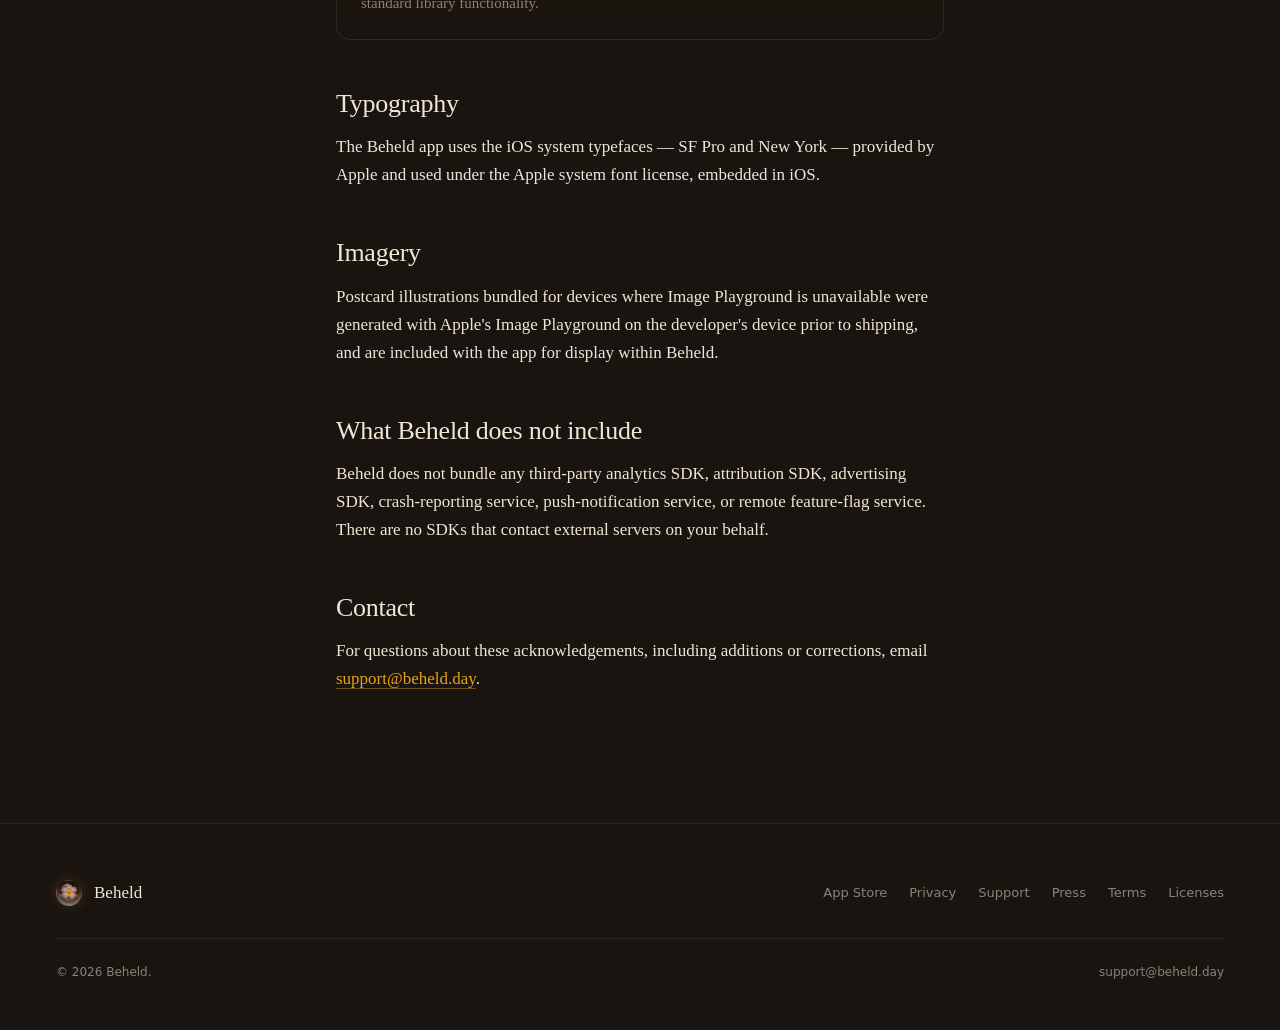
==== commit d06bbf75: "Add press kit page and link it from footer + sitemap New public/press.html: the press kit reskinned " ====
--- a/public/licenses.html
+++ b/public/licenses.html
@@ -178,6 +178,7 @@
       <a href="https://apps.apple.com/app/id6760872350">App Store</a>
       <a href="privacy.html">Privacy</a>
       <a href="support.html">Support</a>
+      <a href="press.html">Press</a>
       <a href="terms.html">Terms</a>
       <a href="licenses.html">Licenses</a>
     </nav>
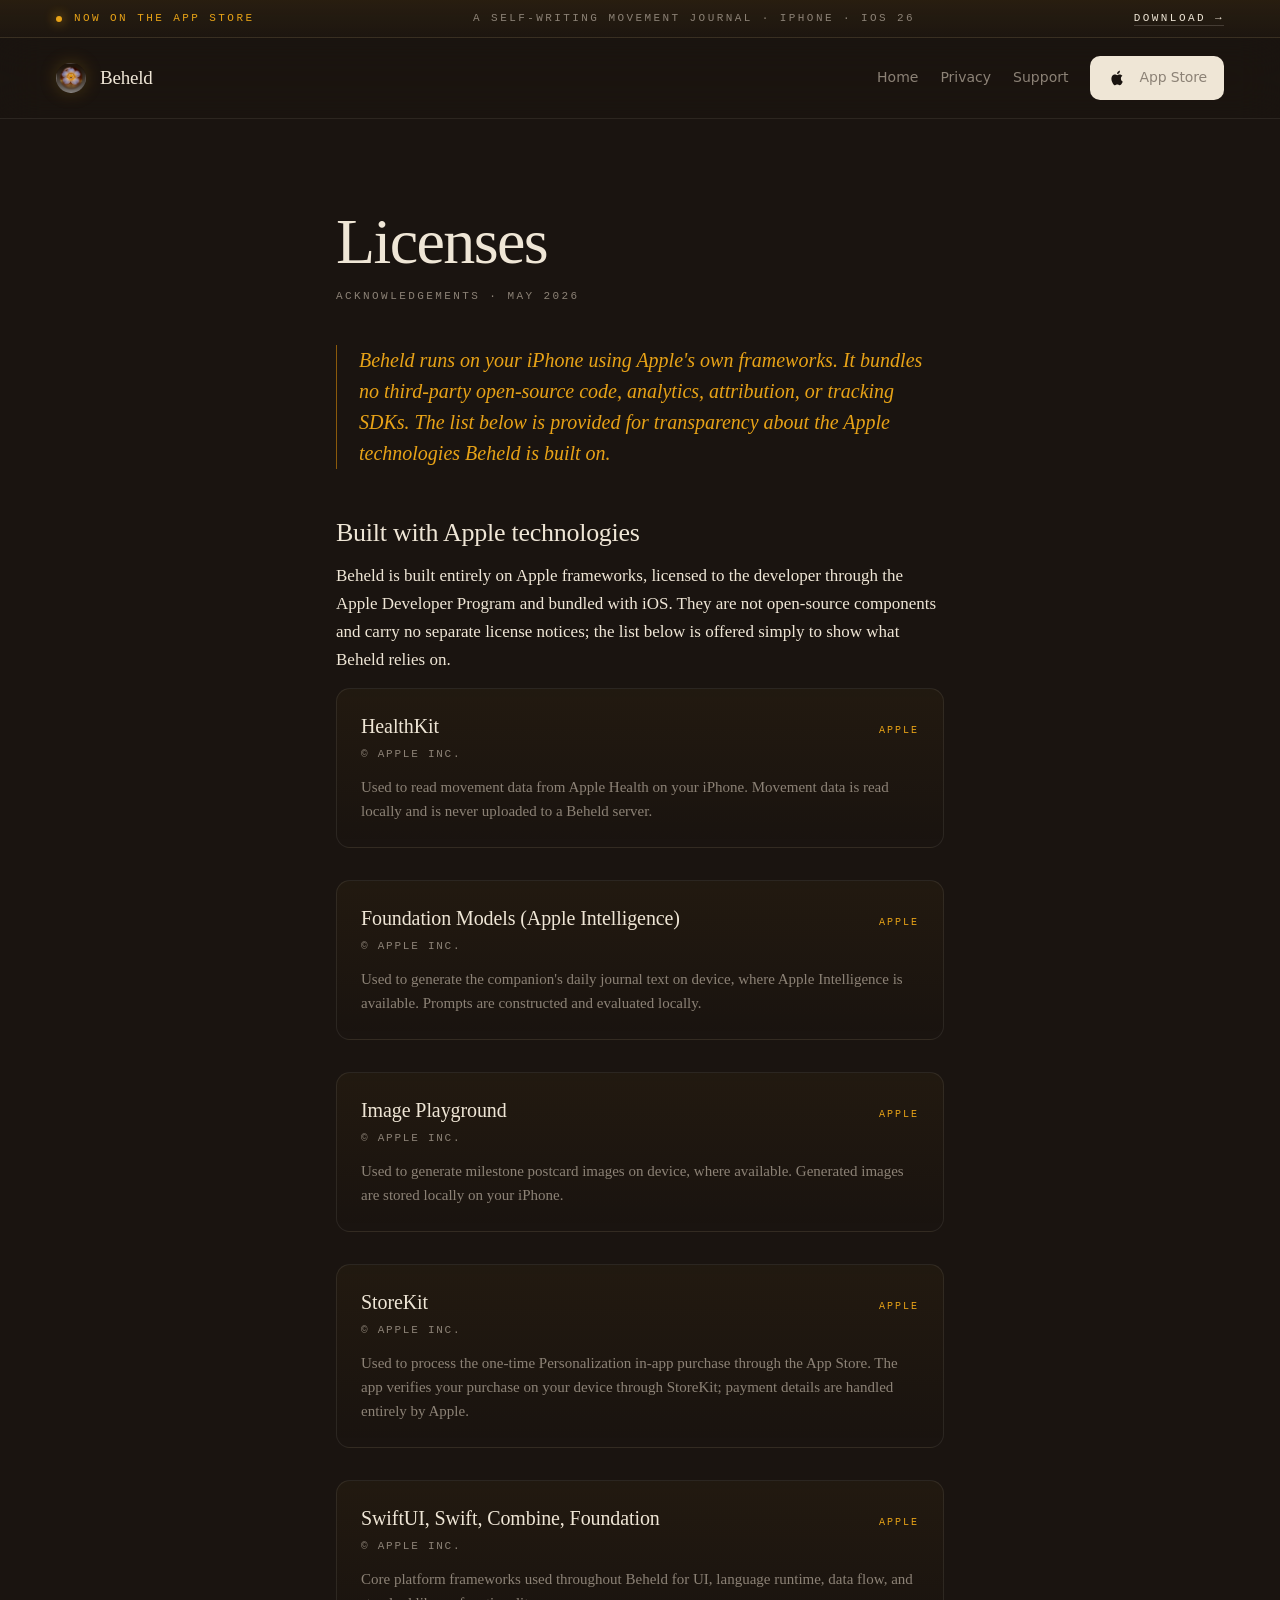
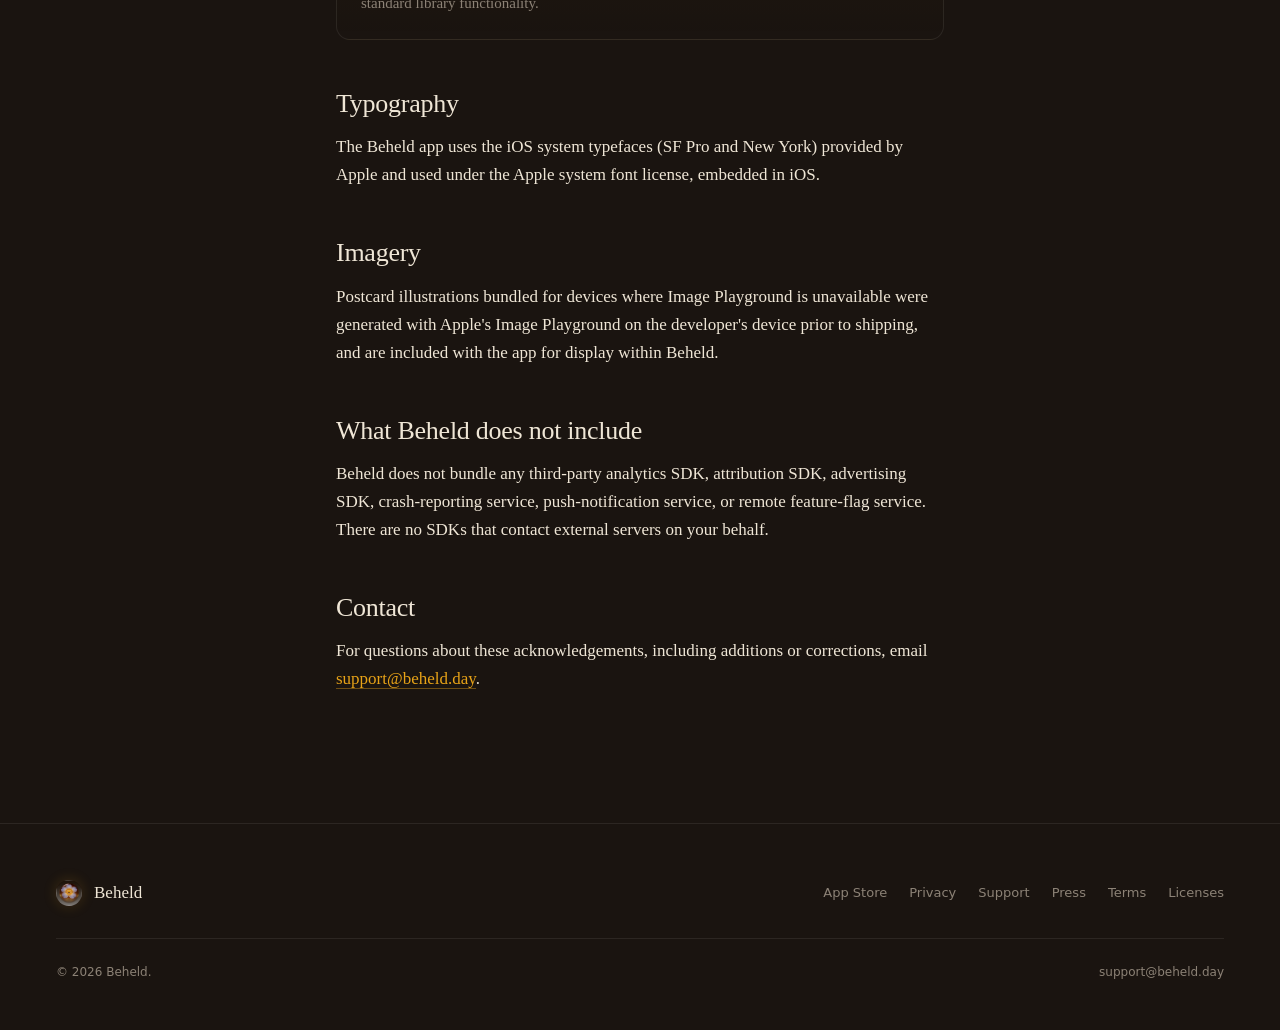
==== commit ca436d01: "Replace iMessage share-plate with a static "The journal" section; site polish - Homepage: swap the a" ====
--- a/public/licenses.html
+++ b/public/licenses.html
@@ -9,7 +9,7 @@
 <link rel="apple-touch-icon" href="/apple-touch-icon.png">
 <link rel="manifest" href="/site.webmanifest">
 <meta name="theme-color" content="#1A1410">
-<title>Licenses — Beheld</title>
+<title>Licenses · Beheld</title>
 <meta name="description" content="Acknowledgements for the Apple platform technologies behind Beheld. No third-party analytics, attribution, or tracking SDKs are bundled.">
 <link rel="canonical" href="https://beheld.day/licenses">
 
@@ -17,14 +17,18 @@
 <meta property="og:type" content="website">
 <meta property="og:site_name" content="Beheld">
 <meta property="og:url" content="https://beheld.day/licenses">
-<meta property="og:title" content="Licenses — Beheld">
+<meta property="og:title" content="Licenses · Beheld">
 <meta property="og:description" content="Acknowledgements for the Apple platform technologies behind Beheld. No third-party analytics, attribution, or tracking SDKs are bundled.">
-<meta property="og:image" content="https://beheld.day/assets/seal.png">
-<meta property="og:image:alt" content="The Beheld amber stone seal.">
+<meta property="og:image" content="https://beheld.day/assets/share-card.jpg">
+<meta property="og:image:type" content="image/jpeg">
+<meta property="og:image:width" content="1200">
+<meta property="og:image:height" content="630">
+<meta property="og:image:alt" content="Beheld: 'A journal you don't write.' A self-writing movement journal for iPhone, shown beside the app's morning journal.">
 <meta name="twitter:card" content="summary_large_image">
-<meta name="twitter:title" content="Licenses — Beheld">
+<meta name="twitter:title" content="Licenses · Beheld">
 <meta name="twitter:description" content="Acknowledgements for the Apple platform technologies behind Beheld. No third-party analytics, attribution, or tracking SDKs are bundled.">
-<meta name="twitter:image" content="https://beheld.day/assets/seal.png">
+<meta name="twitter:image" content="https://beheld.day/assets/share-card.jpg">
+<meta name="twitter:image:alt" content="Beheld: 'A journal you don't write.' A self-writing movement journal for iPhone, shown beside the app's morning journal.">
 
 <link rel="stylesheet" href="base.css">
 <style>
@@ -160,7 +164,7 @@
     </div>
 
     <h2>Typography</h2>
-    <p>The Beheld app uses the iOS system typefaces — <strong>SF Pro</strong> and <strong>New York</strong> — provided by Apple and used under the Apple system font license, embedded in iOS.</p>
+    <p>The Beheld app uses the iOS system typefaces (<strong>SF Pro</strong> and <strong>New York</strong>) provided by Apple and used under the Apple system font license, embedded in iOS.</p>
 
     <h2>Imagery</h2>
     <p>Postcard illustrations bundled for devices where Image Playground is unavailable were generated with Apple's Image Playground on the developer's device prior to shipping, and are included with the app for display within Beheld.</p>
--- a/public/base.css
+++ b/public/base.css
@@ -273,92 +273,6 @@
 .reveal { opacity: 0; transform: translateY(12px); transition: opacity 700ms ease, transform 700ms ease; }
 .reveal.in { opacity: 1; transform: none; }
 
-/* ────── Share-postcard plate (used in §send across all proposals) ────── */
-.share-plate {
-  position: relative;
-  border-radius: 30px;
-  overflow: hidden;
-  background: #0a0a0c;
-  border: 1px solid var(--hairline-strong);
-  box-shadow:
-    0 40px 90px -42px rgba(0,0,0,0.9),
-    0 0 0 1px var(--hairline) inset,
-    0 0 0 8px rgba(0,0,0,0.4);
-  aspect-ratio: 1180 / 2556;
-  width: 100%;
-  max-width: 340px;
-  margin: 0 auto;
-}
-.share-plate .sprite-strip {
-  position: absolute; top: 0; left: 0;
-  width: 100%;
-  height: 1600%;            /* 16 frames stacked vertically */
-  max-width: none;
-  display: block;
-  transform: translateY(0);
-  will-change: transform;
-}
-.share-plate.is-playing .sprite-strip {
-  animation: share-sprite 5.4s steps(16) infinite;
-}
-@keyframes share-sprite {
-  from { transform: translateY(0); }
-  to   { transform: translateY(-100%); }
-}
-.share-plate .sv-overlay {
-  position: absolute; inset: 0;
-  z-index: 2;
-  display: none;
-  align-items: flex-end;
-  justify-content: center;
-  background: linear-gradient(to top, rgba(0,0,0,0.55), rgba(0,0,0,0) 38%);
-  padding: 0 0 22px;
-  cursor: pointer;
-  -webkit-tap-highlight-color: transparent;
-}
-.share-plate .sv-overlay .play-pill {
-  display: inline-flex; align-items: center; gap: 10px;
-  padding: 11px 18px 11px 14px;
-  background: rgba(0,0,0,0.55);
-  backdrop-filter: blur(14px) saturate(140%);
-  -webkit-backdrop-filter: blur(14px) saturate(140%);
-  border: 1px solid rgba(255,255,255,0.16);
-  border-radius: 999px;
-  color: var(--spark-white);
-  font-family: var(--mono);
-  font-size: 11px;
-  letter-spacing: 0.22em;
-  text-transform: uppercase;
-}
-.share-plate .sv-overlay .play-pill::before {
-  content: '';
-  width: 0; height: 0;
-  border-left: 9px solid var(--amber);
-  border-top: 6px solid transparent;
-  border-bottom: 6px solid transparent;
-}
-/* Mobile: tap-to-play (animation suppressed until user taps) */
-@media (max-width: 720px) {
-  .share-plate { max-width: 280px; border-radius: 26px; }
-  .share-plate[data-mobile-tap]:not(.is-playing) .sprite-strip { animation: none !important; }
-  .share-plate[data-mobile-tap]:not(.is-playing) .sv-overlay { display: flex; }
-}
-@media (prefers-reduced-motion: reduce) {
-  .share-plate.is-playing .sprite-strip { animation: none; }
-}
-
-/* Small caption that often sits beneath the plate */
-.share-cap {
-  display: block;
-  margin: 14px auto 0;
-  text-align: center;
-  font-family: var(--mono);
-  font-size: 10px;
-  letter-spacing: 0.22em;
-  text-transform: uppercase;
-  color: var(--ivory-fade);
-}
-
 /* App Store SVG glyph helper — we use inline SVG, not imageset */
 .appstore-svg {
   display: inline-block;
